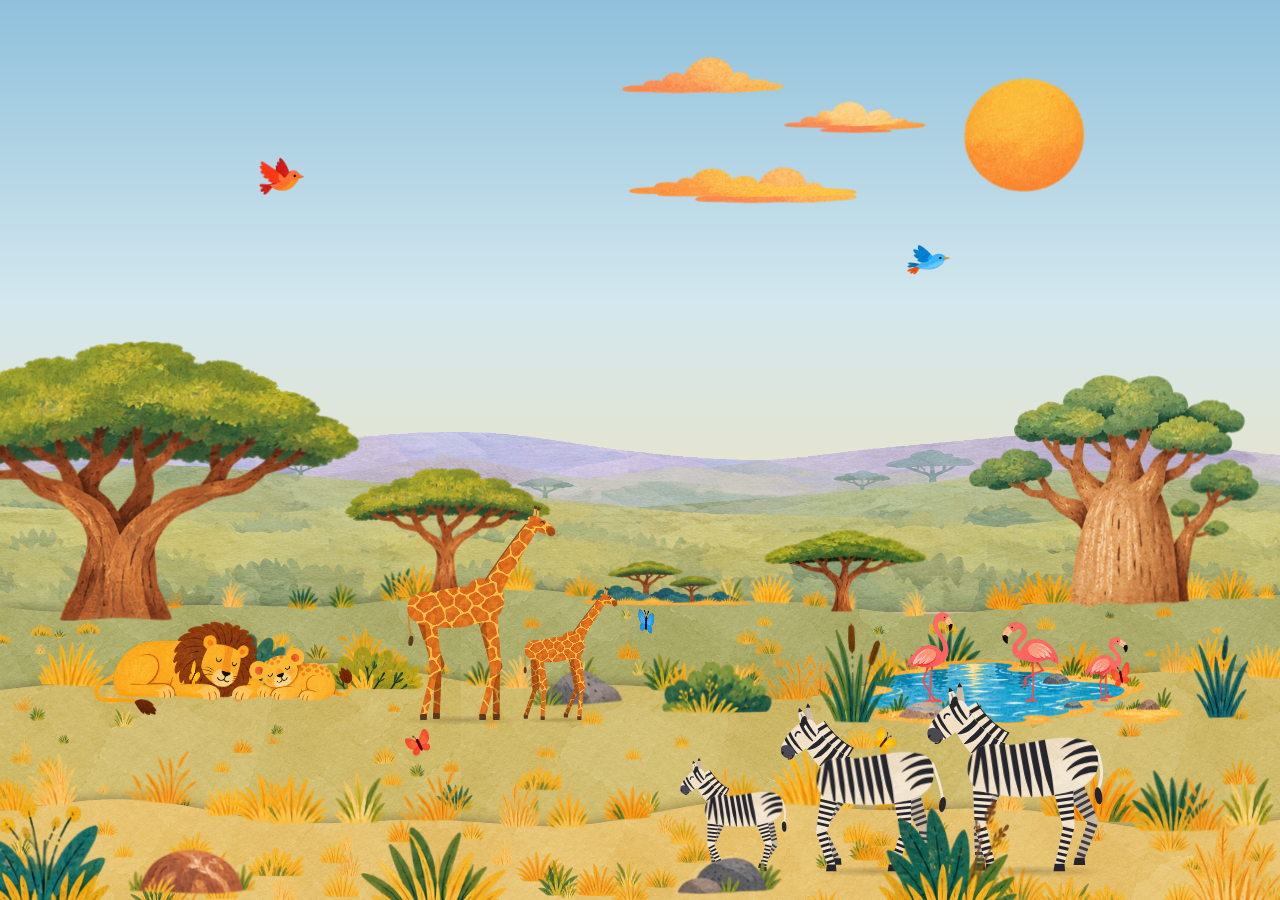
==== calm-animals/index.html @ 62d20b6f "Add Calm Animals savannah scene with day and night pages calm-animals/ holds the painted savannah sc" ====
<!doctype html>
<html lang="en">
<head>
<meta charset="utf-8">
<meta name="viewport" content="width=device-width,initial-scale=1">
<title>Calm Animals</title>
<style>
  html,body{margin:0;height:100%;overflow:hidden;background:#cfe6ee}
  canvas{display:block;width:100vw;height:100vh;touch-action:none}
</style>
</head>
<body>
<canvas id="c"></canvas>
<script src="js/elephant.js"></script>
<script src="js/scenery.js"></script>
<script src="js/hoofed.js"></script>
<script src="js/critters.js"></script>
<script src="js/sound.js"></script>
<script src="js/scene.js"></script>
</body>
</html>
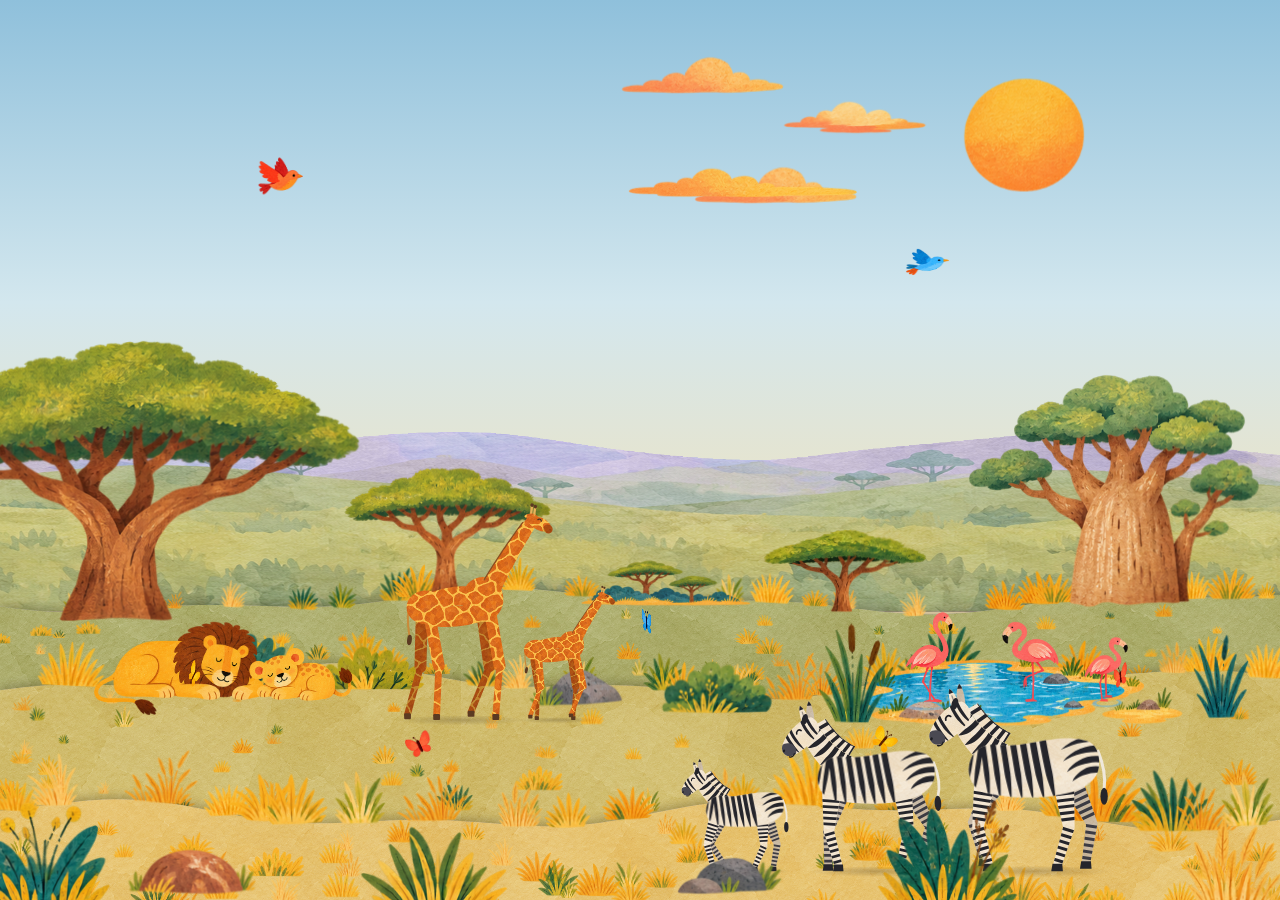
==== commit be236e6c: "Calm Animals: brightness and contrast control for casting Tap the scene, then Light: two sliders, re" ====
--- a/calm-animals/index.html
+++ b/calm-animals/index.html
@@ -17,5 +17,6 @@
 <script src="js/critters.js"></script>
 <script src="js/sound.js"></script>
 <script src="js/scene.js"></script>
+<script src="js/dim.js"></script>
 </body>
 </html>
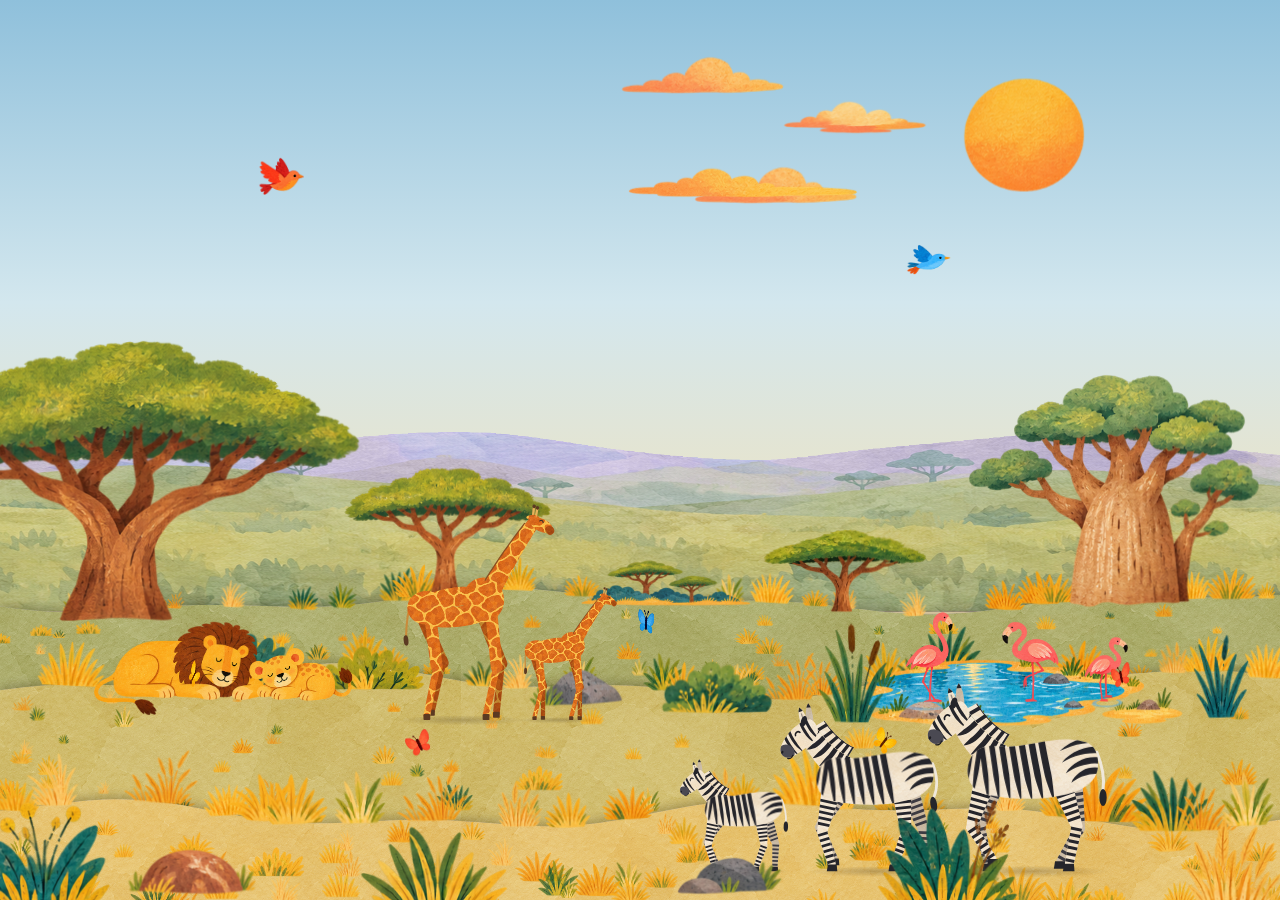
==== commit 444c1ee9: "Calm Animals: black page background so no light edge line on the projector Co-Authored-By: Claude Op" ====
--- a/calm-animals/index.html
+++ b/calm-animals/index.html
@@ -5,7 +5,7 @@
 <meta name="viewport" content="width=device-width,initial-scale=1">
 <title>Calm Animals</title>
 <style>
-  html,body{margin:0;height:100%;overflow:hidden;background:#cfe6ee}
+  html,body{margin:0;height:100%;overflow:hidden;background:#000}
   canvas{display:block;width:100vw;height:100vh;touch-action:none}
 </style>
 </head>
